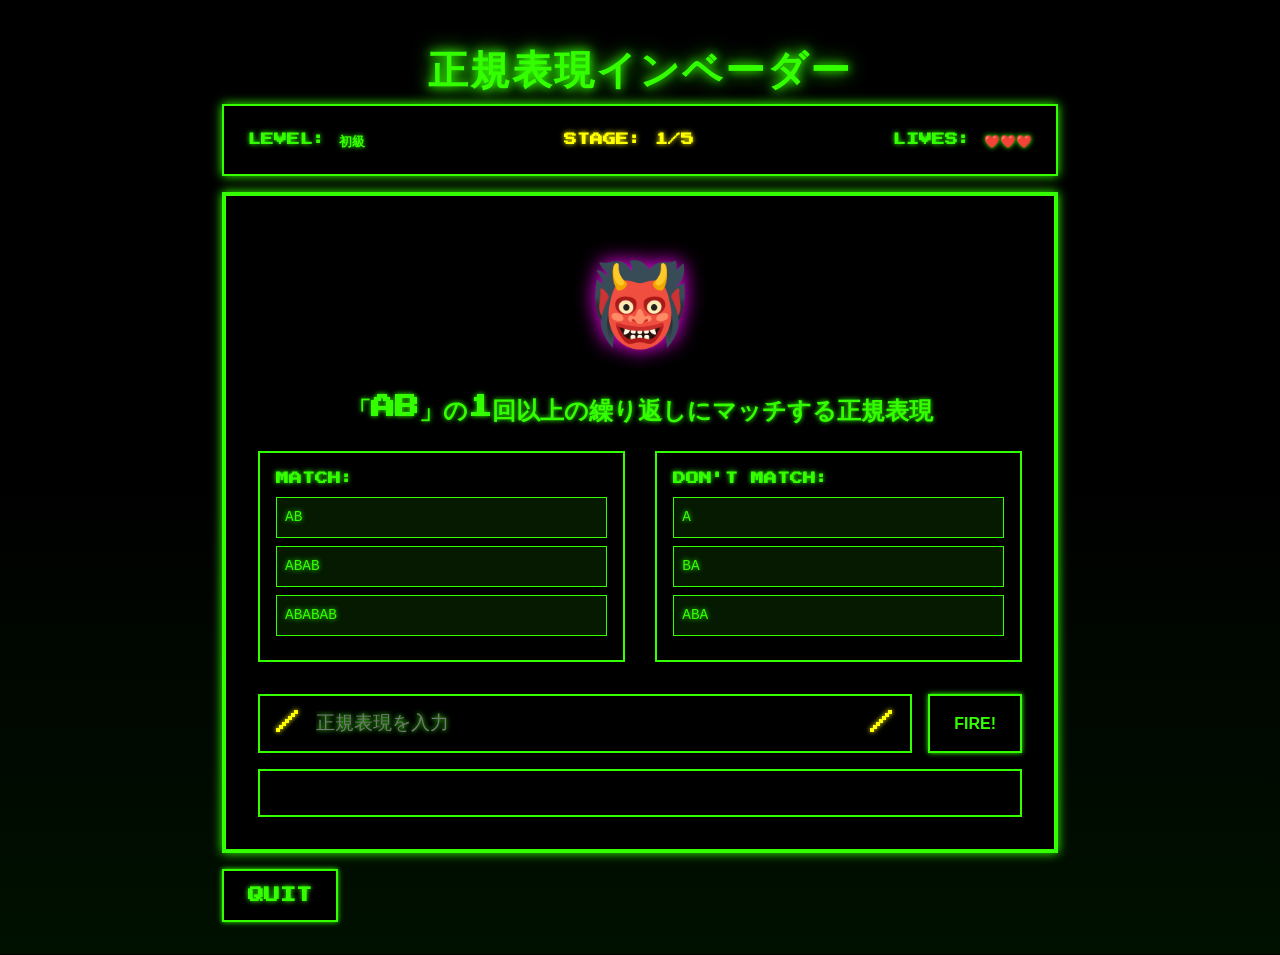
==== game.html @ 77ee5fef "refactor: Flask backendを削除して静的サイトに移行 ECSデプロイ予定だったが、ゲームロジックは全てクライアント側で完結可能。 Cloudflare Pages 配信前提に再構成" ====
<!DOCTYPE html>
<html lang="ja">
<head>
    <meta charset="UTF-8">
    <meta name="viewport" content="width=device-width, initial-scale=1.0">
    <title>正規表現インベーダーゲーム - プレイ中</title>
    <link rel="stylesheet" href="static/css/style.css">
    <link href="https://fonts.googleapis.com/css2?family=Press+Start+2P&display=swap" rel="stylesheet">
</head>
<body>
    <div class="container game-container">
        <h1>正規表現インベーダー</h1>
        <div class="game-header">
            <div class="level-info">LEVEL: <span id="level-display"></span></div>
            <div class="question-counter" id="question-counter">STAGE: 1/5</div>
            <div class="lives">LIVES: <span id="lives">3</span></div>
        </div>

        <div class="game-area">
            <div class="invader-container">
                <div class="invader" id="invader"></div>
            </div>

            <div class="problem-container">
                <h2 id="problem-description"></h2>
                <div class="examples">
                    <div class="example-group">
                        <h3>MATCH:</h3>
                        <ul id="match-examples"></ul>
                    </div>
                    <div class="example-group">
                        <h3>DON'T MATCH:</h3>
                        <ul id="non-match-examples"></ul>
                    </div>
                </div>
                <div id="hint" class="hint" style="display: none;"></div>
                <div id="answer" class="answer" style="display: none;"></div>
            </div>

            <div class="input-container">
                <div class="regex-input">
                    <span class="regex-delimiter">/</span>
                    <input type="text" id="regex-pattern" placeholder="正規表現を入力">
                    <span class="regex-delimiter">/</span>
                </div>
                <button id="submit-btn" class="btn">FIRE!</button>
            </div>

            <div class="feedback" id="feedback"></div>
        </div>

        <div class="game-controls">
            <a href="index.html" class="btn">QUIT</a>
            <button id="next-btn" class="btn" style="display: none;">NEXT</button>
        </div>
    </div>

    <div id="game-over" class="modal" style="display: none;">
        <div class="modal-content">
            <h2>GAME RESULT</h2>
            <p>GAME CLEAR!</p>
            <div id="final-answer" class="final-answer"></div>
            <div id="result-stats" class="result-stats"></div>
            <a href="" id="retry-link" class="btn">RETRY</a>
            <a href="index.html" class="btn">TITLE</a>
        </div>
    </div>

    <script src="static/js/problems.js"></script>
    <script src="static/js/game.js"></script>
    <script>
        // RETRY リンクは現在の level を引き継ぐ
        (function () {
            const level = new URLSearchParams(window.location.search).get('level') || 'beginner';
            const retryLink = document.getElementById('retry-link');
            if (retryLink) retryLink.href = `game.html?level=${encodeURIComponent(level)}`;
        })();
    </script>
</body>
</html>
---- static/css/style.css ----
/* 90年代ゲーム風スタイル */
* {
    box-sizing: border-box;
    margin: 0;
    padding: 0;
}

html {
    scroll-behavior: smooth;
}

@font-face {
    font-family: 'PixelFont';
    src: url('https://fonts.googleapis.com/css2?family=Press+Start+2P&display=swap');
}

body {
    font-family: 'Press Start 2P', cursive, monospace;
    background-color: #000;
    color: #33ff00;
    line-height: 1.6;
    background-image: linear-gradient(to bottom, #000 50%, #001100);
    text-shadow: 0 0 5px #33ff00;
}

.container {
    max-width: 900px;
    margin: 0 auto;
    padding: 2rem;
}

h1, h2, h3 {
    color: #33ff00;
    margin-bottom: 1.5rem;
    text-align: center;
    text-transform: uppercase;
}

h1 {
    font-size: 2.5rem;
    margin-bottom: 0.5rem;
    text-shadow: 0 0 10px #33ff00, 0 0 20px #33ff00;
    letter-spacing: 2px;
}

.game-title {
    text-align: center;
    margin-bottom: 2rem;
}

.blink-text {
    color: #ffff00;
    font-size: 1.2rem;
    margin-top: 1rem;
    text-shadow: 0 0 10px #ffff00;
}

/* トップページのスタイル */
.difficulty-selection {
    background-color: #000;
    border: 4px solid #33ff00;
    border-radius: 0;
    padding: 2rem;
    margin-bottom: 2rem;
    box-shadow: 0 0 10px #33ff00;
}

.buttons {
    display: flex;
    justify-content: space-around;
    margin-top: 1rem;
    flex-wrap: wrap;
    gap: 1rem;
}

.btn {
    display: inline-block;
    background-color: #000;
    color: #33ff00;
    padding: 0.75rem 1.5rem;
    border: 2px solid #33ff00;
    text-decoration: none;
    font-weight: bold;
    transition: all 0.3s ease;
    cursor: pointer;
    font-size: 1rem;
    text-transform: uppercase;
    box-shadow: 0 0 5px #33ff00;
}

.btn.active {
    background-color: #33ff00;
    color: #000;
}

.pixel-btn {
    position: relative;
    padding: 1rem 2rem;
}

.pixel-btn:before {
    content: '';
    position: absolute;
    top: -4px;
    left: -4px;
    right: -4px;
    bottom: -4px;
    border: 2px solid #33ff00;
    z-index: -1;
}

.btn:hover {
    background-color: #33ff00;
    color: #000;
    transform: translateY(-2px);
    box-shadow: 0 0 15px #33ff00;
}

.instructions {
    background-color: #000;
    border: 4px solid #33ff00;
    border-radius: 0;
    padding: 2rem;
    margin-bottom: 2rem;
    box-shadow: 0 0 10px #33ff00;
}

.instructions ol {
    margin-left: 2rem;
    font-size: 0.8rem;
}

.instructions li {
    margin-bottom: 1rem;
}

/* 正規表現チートシート */
.regex-cheatsheet {
    background-color: #000;
    border: 4px solid #33ff00;
    border-radius: 0;
    padding: 2rem;
    margin-bottom: 2rem;
    box-shadow: 0 0 10px #33ff00;
}

.cheatsheet-grid {
    display: grid;
    grid-template-columns: repeat(auto-fill, minmax(250px, 1fr));
    gap: 1rem;
}

.cheatsheet-item {
    display: flex;
    align-items: center;
    padding: 0.5rem;
    border: 1px solid #33ff00;
    background-color: rgba(51, 255, 0, 0.1);
}

.cheatsheet-item code {
    font-family: monospace;
    background-color: #000;
    color: #ffff00;
    padding: 0.25rem 0.5rem;
    margin-right: 0.5rem;
    border: 1px solid #ffff00;
    font-size: 1rem;
    min-width: 50px;
    text-align: center;
}

.cheatsheet-item span {
    font-size: 0.7rem;
}

.footer {
    text-align: center;
    margin-top: 2rem;
    font-size: 0.6rem;
    color: #666;
}

/* 解答リンク */
.solutions-links {
    background-color: #000;
    border: 4px solid #33ff00;
    border-radius: 0;
    padding: 2rem;
    margin-bottom: 2rem;
    box-shadow: 0 0 10px #33ff00;
    text-align: center;
}

.solutions-links .buttons {
    display: flex;
    flex-direction: column;
    gap: 1rem;
    max-width: 400px;
    margin: 0 auto;
}

.solutions-links .btn {
    width: 100%;
    text-align: center;
}

/* ゲームページのスタイル */
.game-container {
    display: flex;
    flex-direction: column;
    min-height: 100vh;
}

.game-header {
    display: flex;
    justify-content: space-between;
    background-color: #000;
    padding: 1rem;
    border: 2px solid #33ff00;
    margin-bottom: 1rem;
    box-shadow: 0 0 10px #33ff00;
    flex-wrap: wrap;
}

.level-info, .score, .lives, .question-counter {
    font-size: 0.8rem;
    font-weight: bold;
    margin: 0.5rem;
}

.question-counter {
    color: #ffff00;
    text-shadow: 0 0 5px #ffff00;
}

.game-area {
    background-color: #000;
    border: 4px solid #33ff00;
    padding: 2rem;
    margin-bottom: 1rem;
    box-shadow: 0 0 10px #33ff00;
    flex-grow: 1;
}

.invader-container {
    text-align: center;
    margin-bottom: 2rem;
}

.invader {
    font-size: 5rem;
    display: inline-block;
    animation: float 3s ease-in-out infinite;
    text-shadow: 0 0 20px #ff00ff;
}

@keyframes float {
    0% {
        transform: translateY(0);
    }
    50% {
        transform: translateY(-20px);
    }
    100% {
        transform: translateY(0);
    }
}

.problem-container {
    margin-bottom: 2rem;
}

.examples {
    display: flex;
    justify-content: space-between;
    margin-top: 1rem;
}

.example-group {
    width: 48%;
    background-color: #000;
    border: 2px solid #33ff00;
    padding: 1rem;
}

.example-group h3, .example-group h4 {
    font-size: 0.8rem;
    text-align: left;
    margin-bottom: 0.5rem;
}

.example-group ul {
    list-style-type: none;
}

.example-group li {
    background-color: rgba(51, 255, 0, 0.1);
    padding: 0.5rem;
    margin-bottom: 0.5rem;
    border: 1px solid #33ff00;
    font-family: monospace;
    font-size: 0.9rem;
}

/* ヒント表示のスタイル */
.hint {
    background-color: #000;
    padding: 1rem;
    margin-top: 1rem;
    border: 2px solid #ffff00;
    color: #ffff00;
    font-style: italic;
    text-shadow: 0 0 5px #ffff00;
    font-size: 0.8rem;
}

/* 正解表示のスタイル */
.answer {
    background-color: #000;
    padding: 1rem;
    margin-top: 1rem;
    border: 2px solid #00ffff;
    color: #00ffff;
    font-weight: bold;
    font-family: monospace;
    font-size: 0.9rem;
    text-shadow: 0 0 5px #00ffff;
}

/* ゲームオーバー時の正解表示 */
.final-answer {
    background-color: #000;
    padding: 1rem;
    margin: 1rem 0;
    border: 2px solid #00ffff;
    color: #00ffff;
    font-weight: bold;
    font-family: monospace;
    font-size: 0.9rem;
    text-align: left;
    text-shadow: 0 0 5px #00ffff;
}

/* リザルト統計のスタイル */
.result-stats {
    background-color: #000;
    padding: 1rem;
    margin: 1rem 0;
    border: 2px solid #ffff00;
    color: #ffff00;
    text-align: left;
}

.stat-item {
    display: flex;
    justify-content: space-between;
    margin-bottom: 0.5rem;
    padding: 0.5rem;
    border-bottom: 1px solid rgba(255, 255, 0, 0.3);
}

.stat-item:last-child {
    border-bottom: none;
}

.stat-label {
    font-size: 0.8rem;
}

.stat-value {
    font-size: 0.8rem;
    font-weight: bold;
    color: #ff00ff;
    text-shadow: 0 0 5px #ff00ff;
}

.input-container {
    display: flex;
    margin-bottom: 1rem;
}

.regex-input {
    display: flex;
    align-items: center;
    background-color: #000;
    border: 2px solid #33ff00;
    padding: 0.5rem;
    flex-grow: 1;
    margin-right: 1rem;
}

.regex-delimiter {
    color: #ffff00;
    font-size: 1.5rem;
    font-weight: bold;
    padding: 0 0.5rem;
    text-shadow: 0 0 5px #ffff00;
}

#regex-pattern {
    background-color: #000;
    border: none;
    color: #33ff00;
    font-family: monospace;
    font-size: 1.2rem;
    padding: 0.5rem;
    width: 100%;
    outline: none;
    text-shadow: 0 0 5px #33ff00;
}

.feedback {
    min-height: 3rem;
    padding: 1rem;
    border: 2px solid #33ff00;
    margin-top: 1rem;
    text-align: center;
    font-weight: bold;
    font-size: 0.8rem;
}

.feedback.success {
    background-color: rgba(0, 255, 0, 0.2);
    color: #33ff00;
    border-color: #33ff00;
}

.feedback.error {
    background-color: rgba(255, 0, 0, 0.2);
    color: #ff0000;
    border-color: #ff0000;
    text-shadow: 0 0 5px #ff0000;
}

.game-controls {
    display: flex;
    justify-content: space-between;
}

/* モーダルのスタイル */
.modal {
    position: fixed;
    top: 0;
    left: 0;
    width: 100%;
    height: 100%;
    background-color: rgba(0, 0, 0, 0.9);
    display: flex;
    justify-content: center;
    align-items: center;
    z-index: 1000;
}

.modal-content {
    background-color: #000;
    padding: 2rem;
    border: 4px solid #33ff00;
    text-align: center;
    max-width: 500px;
    width: 90%;
    box-shadow: 0 0 20px #33ff00;
}

.modal-content h2 {
    margin-bottom: 1rem;
    color: #ffff00;
    text-shadow: 0 0 10px #ffff00;
}

.modal-content p {
    margin-bottom: 1rem;
    font-size: 1rem;
    color: #33ff00;
}

.modal-content .btn {
    margin: 0.5rem;
}

/* 解答一覧ページのスタイル */
.solutions-container {
    margin-bottom: 2rem;
}

.solutions-nav {
    background-color: #000;
    border: 4px solid #33ff00;
    border-radius: 0;
    padding: 1rem;
    margin-bottom: 2rem;
    box-shadow: 0 0 10px #33ff00;
}

.solutions-nav .buttons {
    display: flex;
    flex-wrap: wrap;
    justify-content: center;
    gap: 0.5rem;
}

.solutions-nav .btn {
    font-size: 0.7rem;
    padding: 0.5rem 1rem;
}

.page-navigation {
    display: flex;
    justify-content: space-between;
    margin: 1rem 0;
    position: sticky;
    top: 10px;
    z-index: 100;
}

.bottom-nav {
    margin-top: 2rem;
}

.nav-btn {
    font-size: 0.7rem;
    padding: 0.5rem 1rem;
    background-color: rgba(0, 0, 0, 0.8);
}

.level-section {
    margin-bottom: 3rem;
}

.problem-list {
    display: grid;
    grid-template-columns: 1fr;
    gap: 2rem;
}

.problem-card {
    background-color: #000;
    border: 2px solid #33ff00;
    padding: 1.5rem;
    box-shadow: 0 0 10px #33ff00;
}

.more-problems {
    text-align: center;
    padding: 2rem;
    color: #ffff00;
}

.problem-description {
    font-size: 1rem;
    margin-bottom: 1rem;
    padding-bottom: 1rem;
    border-bottom: 1px solid #33ff00;
}

.problem-examples {
    display: flex;
    flex-wrap: wrap;
    gap: 1rem;
    margin-bottom: 1.5rem;
}

.problem-examples .example-group {
    flex: 1;
    min-width: 200px;
}

.problem-solution {
    background-color: rgba(51, 255, 0, 0.1);
    padding: 1rem;
    border: 1px solid #33ff00;
}

.solution-pattern {
    font-size: 0.9rem;
    margin-bottom: 1rem;
    color: #00ffff;
}

.solution-pattern code {
    background-color: #000;
    padding: 0.25rem 0.5rem;
    border: 1px solid #00ffff;
    font-family: monospace;
    color: #00ffff;
    text-shadow: 0 0 5px #00ffff;
}

.solution-hint {
    font-size: 0.8rem;
    margin-bottom: 0.5rem;
    color: #ffff00;
}

.back-to-game {
    text-align: center;
    margin-top: 2rem;
    display: flex;
    justify-content: center;
    gap: 1rem;
}
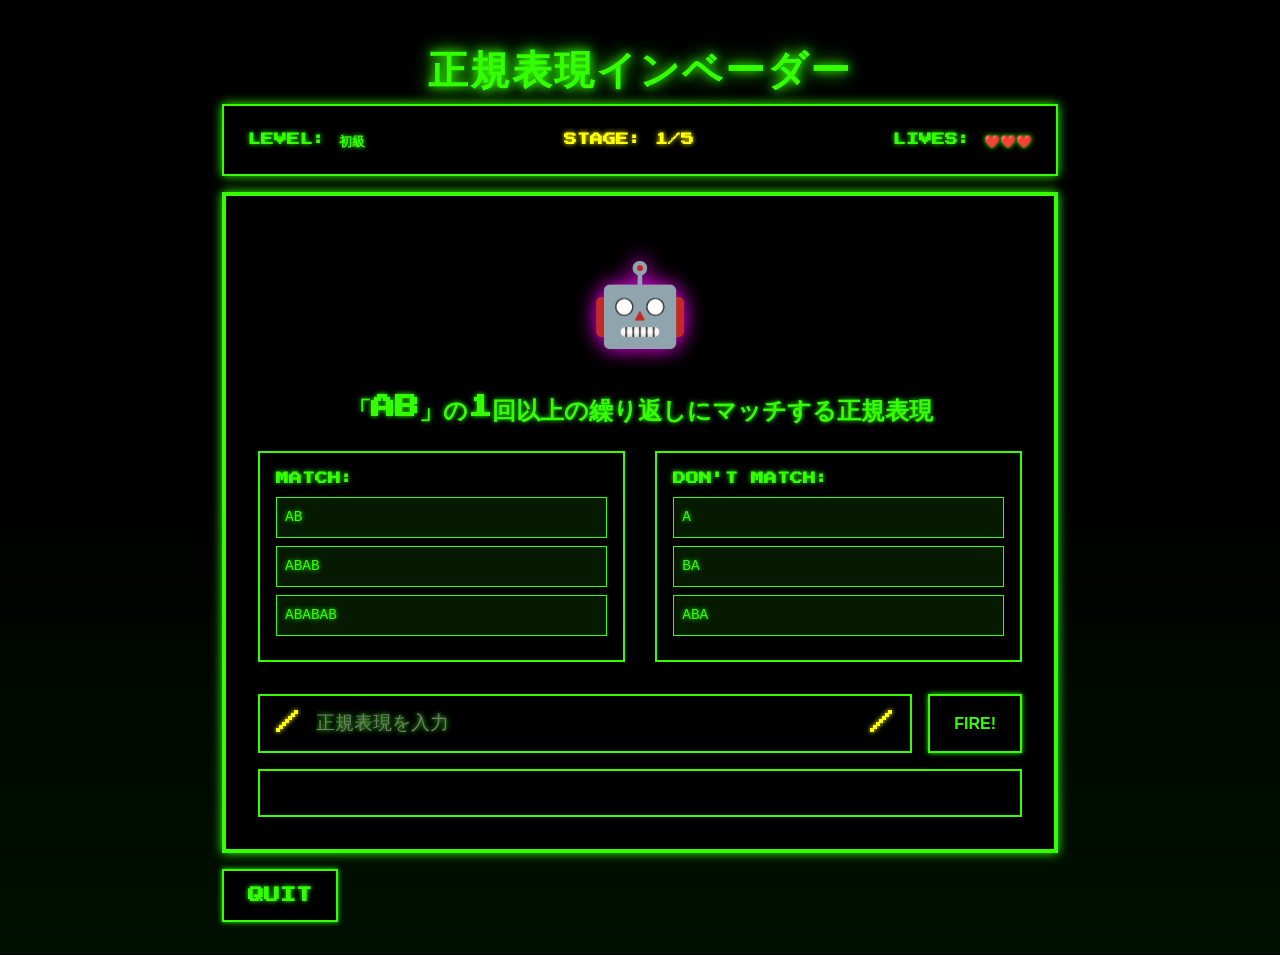
==== commit 49aef64e: "refactor(static): Flaskを撤去しクライアント完結の静的サイト化 サーバー側の出題・正誤判定をJSへ移植し、ECS前提から静的ホスティング (S3+CloudFront想定)へ方針" ====
--- a/game.html
+++ b/game.html
@@ -4,7 +4,7 @@
     <meta charset="UTF-8">
     <meta name="viewport" content="width=device-width, initial-scale=1.0">
     <title>正規表現インベーダーゲーム - プレイ中</title>
-    <link rel="stylesheet" href="static/css/style.css">
+    <link rel="stylesheet" href="css/style.css">
     <link href="https://fonts.googleapis.com/css2?family=Press+Start+2P&display=swap" rel="stylesheet">
 </head>
 <body>
@@ -15,12 +15,12 @@
             <div class="question-counter" id="question-counter">STAGE: 1/5</div>
             <div class="lives">LIVES: <span id="lives">3</span></div>
         </div>
-
+        
         <div class="game-area">
             <div class="invader-container">
                 <div class="invader" id="invader"></div>
             </div>
-
+            
             <div class="problem-container">
                 <h2 id="problem-description"></h2>
                 <div class="examples">
@@ -33,10 +33,12 @@
                         <ul id="non-match-examples"></ul>
                     </div>
                 </div>
+                <!-- ヒント表示エリア -->
                 <div id="hint" class="hint" style="display: none;"></div>
+                <!-- 正解表示エリア -->
                 <div id="answer" class="answer" style="display: none;"></div>
             </div>
-
+            
             <div class="input-container">
                 <div class="regex-input">
                     <span class="regex-delimiter">/</span>
@@ -45,36 +47,30 @@
                 </div>
                 <button id="submit-btn" class="btn">FIRE!</button>
             </div>
-
+            
             <div class="feedback" id="feedback"></div>
         </div>
-
+        
         <div class="game-controls">
             <a href="index.html" class="btn">QUIT</a>
             <button id="next-btn" class="btn" style="display: none;">NEXT</button>
         </div>
     </div>
-
+    
     <div id="game-over" class="modal" style="display: none;">
         <div class="modal-content">
             <h2>GAME RESULT</h2>
             <p>GAME CLEAR!</p>
+            <!-- 正解表示エリアをモーダル内に追加 -->
             <div id="final-answer" class="final-answer"></div>
             <div id="result-stats" class="result-stats"></div>
-            <a href="" id="retry-link" class="btn">RETRY</a>
+            <a href="game.html?level=beginner" class="btn" id="retry-link">RETRY</a>
             <a href="index.html" class="btn">TITLE</a>
         </div>
     </div>
 
-    <script src="static/js/problems.js"></script>
-    <script src="static/js/game.js"></script>
-    <script>
-        // RETRY リンクは現在の level を引き継ぐ
-        (function () {
-            const level = new URLSearchParams(window.location.search).get('level') || 'beginner';
-            const retryLink = document.getElementById('retry-link');
-            if (retryLink) retryLink.href = `game.html?level=${encodeURIComponent(level)}`;
-        })();
-    </script>
+    <script src="js/problems.js"></script>
+    <script src="js/regex-core.js"></script>
+    <script src="js/game.js"></script>
 </body>
 </html>
--- a/css/style.css
+++ b/css/style.css
@@ -0,0 +1,601 @@
+/* 90年代ゲーム風スタイル */
+* {
+    box-sizing: border-box;
+    margin: 0;
+    padding: 0;
+}
+
+html {
+    scroll-behavior: smooth;
+}
+
+@font-face {
+    font-family: 'PixelFont';
+    src: url('https://fonts.googleapis.com/css2?family=Press+Start+2P&display=swap');
+}
+
+body {
+    font-family: 'Press Start 2P', cursive, monospace;
+    background-color: #000;
+    color: #33ff00;
+    line-height: 1.6;
+    background-image: linear-gradient(to bottom, #000 50%, #001100);
+    text-shadow: 0 0 5px #33ff00;
+}
+
+.container {
+    max-width: 900px;
+    margin: 0 auto;
+    padding: 2rem;
+}
+
+h1, h2, h3 {
+    color: #33ff00;
+    margin-bottom: 1.5rem;
+    text-align: center;
+    text-transform: uppercase;
+}
+
+h1 {
+    font-size: 2.5rem;
+    margin-bottom: 0.5rem;
+    text-shadow: 0 0 10px #33ff00, 0 0 20px #33ff00;
+    letter-spacing: 2px;
+}
+
+.game-title {
+    text-align: center;
+    margin-bottom: 2rem;
+}
+
+.blink-text {
+    color: #ffff00;
+    font-size: 1.2rem;
+    margin-top: 1rem;
+    text-shadow: 0 0 10px #ffff00;
+}
+
+/* トップページのスタイル */
+.difficulty-selection {
+    background-color: #000;
+    border: 4px solid #33ff00;
+    border-radius: 0;
+    padding: 2rem;
+    margin-bottom: 2rem;
+    box-shadow: 0 0 10px #33ff00;
+}
+
+.buttons {
+    display: flex;
+    justify-content: space-around;
+    margin-top: 1rem;
+    flex-wrap: wrap;
+    gap: 1rem;
+}
+
+.btn {
+    display: inline-block;
+    background-color: #000;
+    color: #33ff00;
+    padding: 0.75rem 1.5rem;
+    border: 2px solid #33ff00;
+    text-decoration: none;
+    font-weight: bold;
+    transition: all 0.3s ease;
+    cursor: pointer;
+    font-size: 1rem;
+    text-transform: uppercase;
+    box-shadow: 0 0 5px #33ff00;
+}
+
+.btn.active {
+    background-color: #33ff00;
+    color: #000;
+}
+
+.pixel-btn {
+    position: relative;
+    padding: 1rem 2rem;
+}
+
+.pixel-btn:before {
+    content: '';
+    position: absolute;
+    top: -4px;
+    left: -4px;
+    right: -4px;
+    bottom: -4px;
+    border: 2px solid #33ff00;
+    z-index: -1;
+}
+
+.btn:hover {
+    background-color: #33ff00;
+    color: #000;
+    transform: translateY(-2px);
+    box-shadow: 0 0 15px #33ff00;
+}
+
+.instructions {
+    background-color: #000;
+    border: 4px solid #33ff00;
+    border-radius: 0;
+    padding: 2rem;
+    margin-bottom: 2rem;
+    box-shadow: 0 0 10px #33ff00;
+}
+
+.instructions ol {
+    margin-left: 2rem;
+    font-size: 0.8rem;
+}
+
+.instructions li {
+    margin-bottom: 1rem;
+}
+
+/* 正規表現チートシート */
+.regex-cheatsheet {
+    background-color: #000;
+    border: 4px solid #33ff00;
+    border-radius: 0;
+    padding: 2rem;
+    margin-bottom: 2rem;
+    box-shadow: 0 0 10px #33ff00;
+}
+
+.cheatsheet-grid {
+    display: grid;
+    grid-template-columns: repeat(auto-fill, minmax(250px, 1fr));
+    gap: 1rem;
+}
+
+.cheatsheet-item {
+    display: flex;
+    align-items: center;
+    padding: 0.5rem;
+    border: 1px solid #33ff00;
+    background-color: rgba(51, 255, 0, 0.1);
+}
+
+.cheatsheet-item code {
+    font-family: monospace;
+    background-color: #000;
+    color: #ffff00;
+    padding: 0.25rem 0.5rem;
+    margin-right: 0.5rem;
+    border: 1px solid #ffff00;
+    font-size: 1rem;
+    min-width: 50px;
+    text-align: center;
+}
+
+.cheatsheet-item span {
+    font-size: 0.7rem;
+}
+
+.footer {
+    text-align: center;
+    margin-top: 2rem;
+    font-size: 0.6rem;
+    color: #666;
+}
+
+/* 解答リンク */
+.solutions-links {
+    background-color: #000;
+    border: 4px solid #33ff00;
+    border-radius: 0;
+    padding: 2rem;
+    margin-bottom: 2rem;
+    box-shadow: 0 0 10px #33ff00;
+    text-align: center;
+}
+
+.solutions-links .buttons {
+    display: flex;
+    flex-direction: column;
+    gap: 1rem;
+    max-width: 400px;
+    margin: 0 auto;
+}
+
+.solutions-links .btn {
+    width: 100%;
+    text-align: center;
+}
+
+/* ゲームページのスタイル */
+.game-container {
+    display: flex;
+    flex-direction: column;
+    min-height: 100vh;
+}
+
+.game-header {
+    display: flex;
+    justify-content: space-between;
+    background-color: #000;
+    padding: 1rem;
+    border: 2px solid #33ff00;
+    margin-bottom: 1rem;
+    box-shadow: 0 0 10px #33ff00;
+    flex-wrap: wrap;
+}
+
+.level-info, .score, .lives, .question-counter {
+    font-size: 0.8rem;
+    font-weight: bold;
+    margin: 0.5rem;
+}
+
+.question-counter {
+    color: #ffff00;
+    text-shadow: 0 0 5px #ffff00;
+}
+
+.game-area {
+    background-color: #000;
+    border: 4px solid #33ff00;
+    padding: 2rem;
+    margin-bottom: 1rem;
+    box-shadow: 0 0 10px #33ff00;
+    flex-grow: 1;
+}
+
+.invader-container {
+    text-align: center;
+    margin-bottom: 2rem;
+}
+
+.invader {
+    font-size: 5rem;
+    display: inline-block;
+    animation: float 3s ease-in-out infinite;
+    text-shadow: 0 0 20px #ff00ff;
+}
+
+@keyframes float {
+    0% {
+        transform: translateY(0);
+    }
+    50% {
+        transform: translateY(-20px);
+    }
+    100% {
+        transform: translateY(0);
+    }
+}
+
+.problem-container {
+    margin-bottom: 2rem;
+}
+
+.examples {
+    display: flex;
+    justify-content: space-between;
+    margin-top: 1rem;
+}
+
+.example-group {
+    width: 48%;
+    background-color: #000;
+    border: 2px solid #33ff00;
+    padding: 1rem;
+}
+
+.example-group h3, .example-group h4 {
+    font-size: 0.8rem;
+    text-align: left;
+    margin-bottom: 0.5rem;
+}
+
+.example-group ul {
+    list-style-type: none;
+}
+
+.example-group li {
+    background-color: rgba(51, 255, 0, 0.1);
+    padding: 0.5rem;
+    margin-bottom: 0.5rem;
+    border: 1px solid #33ff00;
+    font-family: monospace;
+    font-size: 0.9rem;
+}
+
+/* ヒント表示のスタイル */
+.hint {
+    background-color: #000;
+    padding: 1rem;
+    margin-top: 1rem;
+    border: 2px solid #ffff00;
+    color: #ffff00;
+    font-style: italic;
+    text-shadow: 0 0 5px #ffff00;
+    font-size: 0.8rem;
+}
+
+/* 正解表示のスタイル */
+.answer {
+    background-color: #000;
+    padding: 1rem;
+    margin-top: 1rem;
+    border: 2px solid #00ffff;
+    color: #00ffff;
+    font-weight: bold;
+    font-family: monospace;
+    font-size: 0.9rem;
+    text-shadow: 0 0 5px #00ffff;
+}
+
+/* ゲームオーバー時の正解表示 */
+.final-answer {
+    background-color: #000;
+    padding: 1rem;
+    margin: 1rem 0;
+    border: 2px solid #00ffff;
+    color: #00ffff;
+    font-weight: bold;
+    font-family: monospace;
+    font-size: 0.9rem;
+    text-align: left;
+    text-shadow: 0 0 5px #00ffff;
+}
+
+/* リザルト統計のスタイル */
+.result-stats {
+    background-color: #000;
+    padding: 1rem;
+    margin: 1rem 0;
+    border: 2px solid #ffff00;
+    color: #ffff00;
+    text-align: left;
+}
+
+.stat-item {
+    display: flex;
+    justify-content: space-between;
+    margin-bottom: 0.5rem;
+    padding: 0.5rem;
+    border-bottom: 1px solid rgba(255, 255, 0, 0.3);
+}
+
+.stat-item:last-child {
+    border-bottom: none;
+}
+
+.stat-label {
+    font-size: 0.8rem;
+}
+
+.stat-value {
+    font-size: 0.8rem;
+    font-weight: bold;
+    color: #ff00ff;
+    text-shadow: 0 0 5px #ff00ff;
+}
+
+.input-container {
+    display: flex;
+    margin-bottom: 1rem;
+}
+
+.regex-input {
+    display: flex;
+    align-items: center;
+    background-color: #000;
+    border: 2px solid #33ff00;
+    padding: 0.5rem;
+    flex-grow: 1;
+    margin-right: 1rem;
+}
+
+.regex-delimiter {
+    color: #ffff00;
+    font-size: 1.5rem;
+    font-weight: bold;
+    padding: 0 0.5rem;
+    text-shadow: 0 0 5px #ffff00;
+}
+
+#regex-pattern {
+    background-color: #000;
+    border: none;
+    color: #33ff00;
+    font-family: monospace;
+    font-size: 1.2rem;
+    padding: 0.5rem;
+    width: 100%;
+    outline: none;
+    text-shadow: 0 0 5px #33ff00;
+}
+
+.feedback {
+    min-height: 3rem;
+    padding: 1rem;
+    border: 2px solid #33ff00;
+    margin-top: 1rem;
+    text-align: center;
+    font-weight: bold;
+    font-size: 0.8rem;
+}
+
+.feedback.success {
+    background-color: rgba(0, 255, 0, 0.2);
+    color: #33ff00;
+    border-color: #33ff00;
+}
+
+.feedback.error {
+    background-color: rgba(255, 0, 0, 0.2);
+    color: #ff0000;
+    border-color: #ff0000;
+    text-shadow: 0 0 5px #ff0000;
+}
+
+.game-controls {
+    display: flex;
+    justify-content: space-between;
+}
+
+/* モーダルのスタイル */
+.modal {
+    position: fixed;
+    top: 0;
+    left: 0;
+    width: 100%;
+    height: 100%;
+    background-color: rgba(0, 0, 0, 0.9);
+    display: flex;
+    justify-content: center;
+    align-items: center;
+    z-index: 1000;
+}
+
+.modal-content {
+    background-color: #000;
+    padding: 2rem;
+    border: 4px solid #33ff00;
+    text-align: center;
+    max-width: 500px;
+    width: 90%;
+    box-shadow: 0 0 20px #33ff00;
+}
+
+.modal-content h2 {
+    margin-bottom: 1rem;
+    color: #ffff00;
+    text-shadow: 0 0 10px #ffff00;
+}
+
+.modal-content p {
+    margin-bottom: 1rem;
+    font-size: 1rem;
+    color: #33ff00;
+}
+
+.modal-content .btn {
+    margin: 0.5rem;
+}
+
+/* 解答一覧ページのスタイル */
+.solutions-container {
+    margin-bottom: 2rem;
+}
+
+.solutions-nav {
+    background-color: #000;
+    border: 4px solid #33ff00;
+    border-radius: 0;
+    padding: 1rem;
+    margin-bottom: 2rem;
+    box-shadow: 0 0 10px #33ff00;
+}
+
+.solutions-nav .buttons {
+    display: flex;
+    flex-wrap: wrap;
+    justify-content: center;
+    gap: 0.5rem;
+}
+
+.solutions-nav .btn {
+    font-size: 0.7rem;
+    padding: 0.5rem 1rem;
+}
+
+.page-navigation {
+    display: flex;
+    justify-content: space-between;
+    margin: 1rem 0;
+    position: sticky;
+    top: 10px;
+    z-index: 100;
+}
+
+.bottom-nav {
+    margin-top: 2rem;
+}
+
+.nav-btn {
+    font-size: 0.7rem;
+    padding: 0.5rem 1rem;
+    background-color: rgba(0, 0, 0, 0.8);
+}
+
+.level-section {
+    margin-bottom: 3rem;
+}
+
+.problem-list {
+    display: grid;
+    grid-template-columns: 1fr;
+    gap: 2rem;
+}
+
+.problem-card {
+    background-color: #000;
+    border: 2px solid #33ff00;
+    padding: 1.5rem;
+    box-shadow: 0 0 10px #33ff00;
+}
+
+.more-problems {
+    text-align: center;
+    padding: 2rem;
+    color: #ffff00;
+}
+
+.problem-description {
+    font-size: 1rem;
+    margin-bottom: 1rem;
+    padding-bottom: 1rem;
+    border-bottom: 1px solid #33ff00;
+}
+
+.problem-examples {
+    display: flex;
+    flex-wrap: wrap;
+    gap: 1rem;
+    margin-bottom: 1.5rem;
+}
+
+.problem-examples .example-group {
+    flex: 1;
+    min-width: 200px;
+}
+
+.problem-solution {
+    background-color: rgba(51, 255, 0, 0.1);
+    padding: 1rem;
+    border: 1px solid #33ff00;
+}
+
+.solution-pattern {
+    font-size: 0.9rem;
+    margin-bottom: 1rem;
+    color: #00ffff;
+}
+
+.solution-pattern code {
+    background-color: #000;
+    padding: 0.25rem 0.5rem;
+    border: 1px solid #00ffff;
+    font-family: monospace;
+    color: #00ffff;
+    text-shadow: 0 0 5px #00ffff;
+}
+
+.solution-hint {
+    font-size: 0.8rem;
+    margin-bottom: 0.5rem;
+    color: #ffff00;
+}
+
+.back-to-game {
+    text-align: center;
+    margin-top: 2rem;
+    display: flex;
+    justify-content: center;
+    gap: 1rem;
+}
